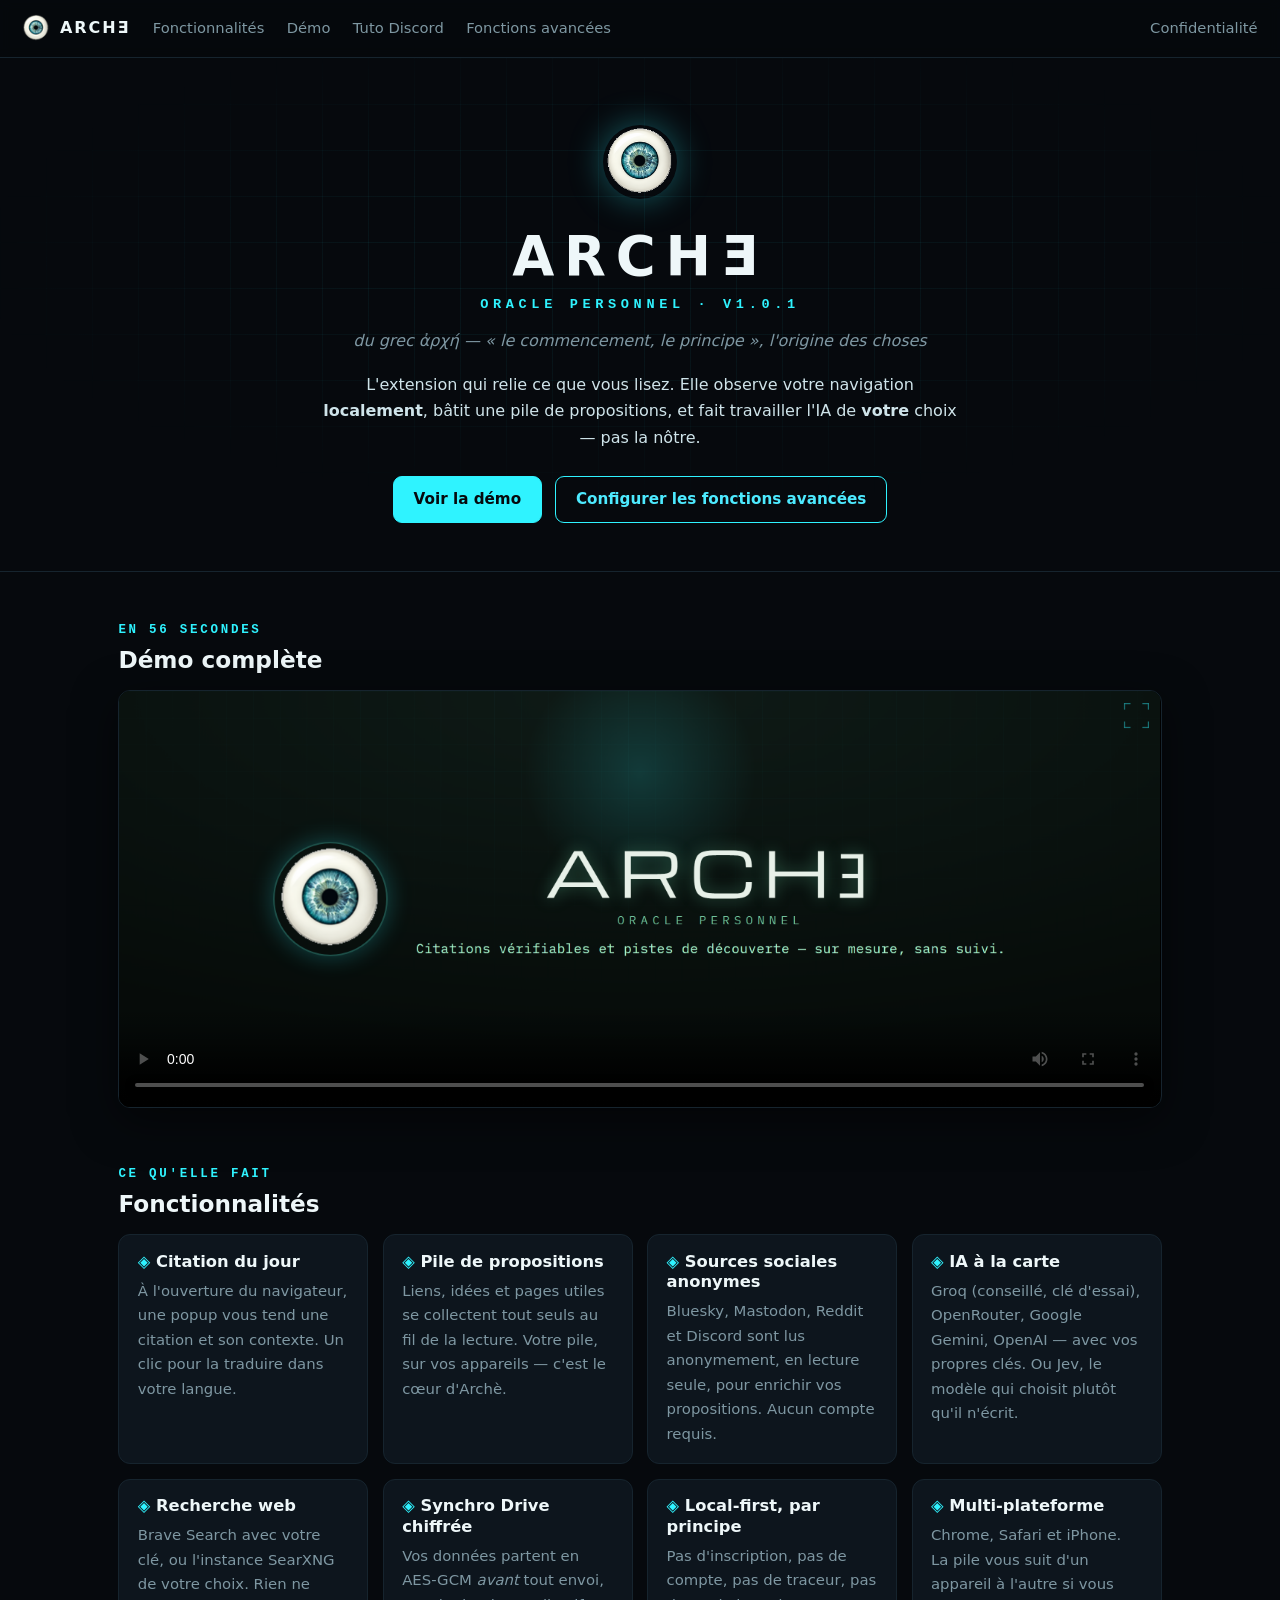
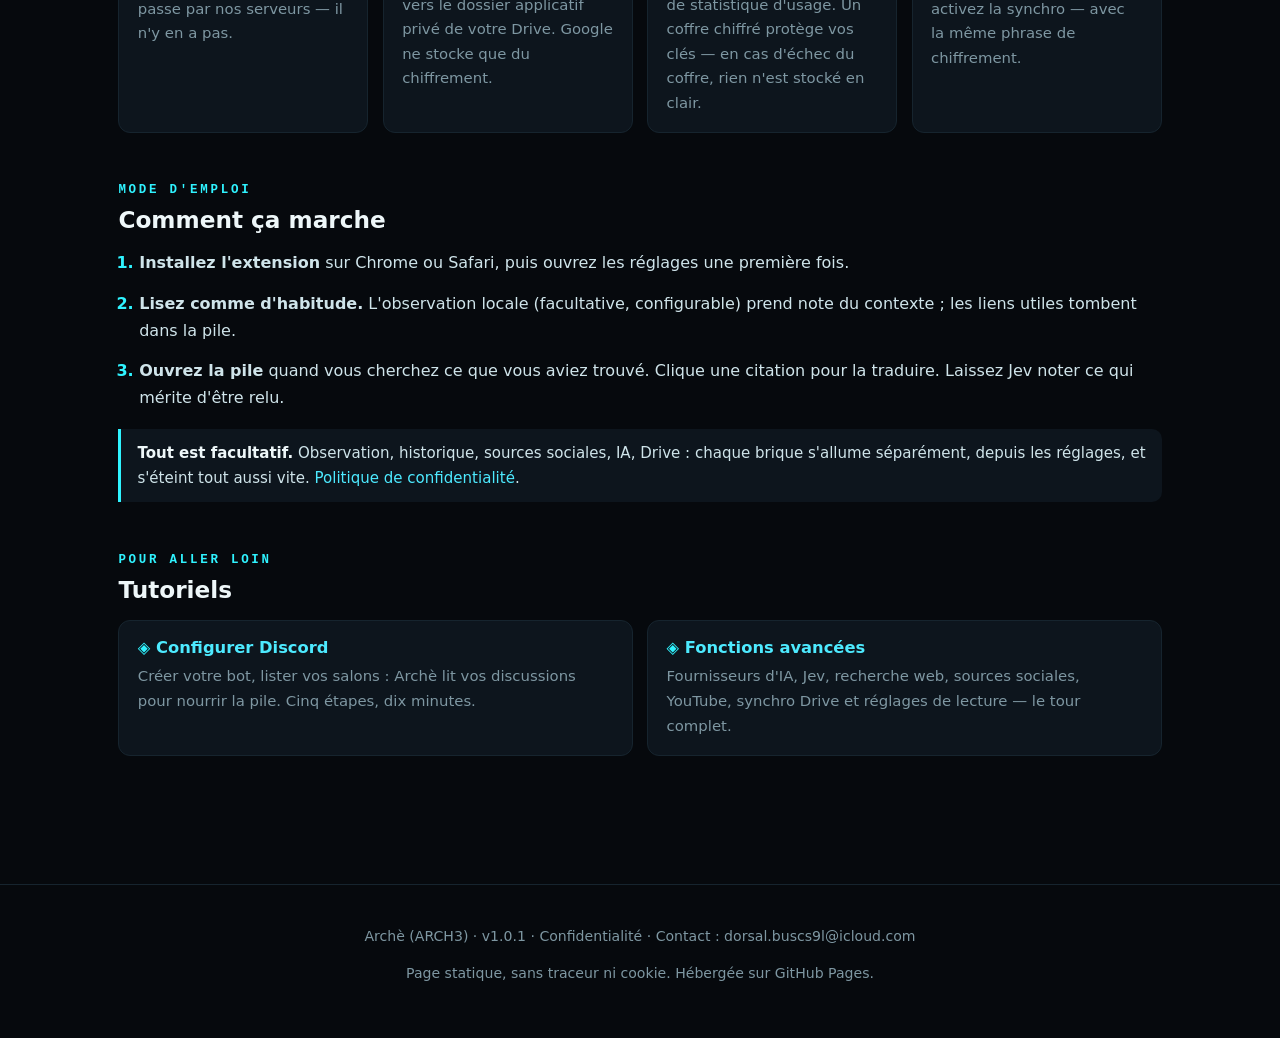
==== ARCH3/index.html @ 69d34c2e "1.1.0: social network fixes" ====
<!doctype html>
<html lang="fr">
<head>
<meta charset="utf-8">
<meta name="viewport" content="width=device-width, initial-scale=1">
<title>Archè — oracle personnel de lecture</title>
<meta name="description" content="Archè (ARCH3) : extension Chrome et Safari qui observe localement votre navigation, bâtit une pile de propositions et s'appuie sur l'IA de votre choix. Sans compte, sans serveur, sans traceur.">
<link rel="icon" href="images/icon32.png" sizes="32x32">
<link rel="stylesheet" href="arch3.css">
</head>
<body>

<nav class="nav">
  <a class="brand" href="index.html"><img src="images/icon32.png" alt="">ARCHƎ</a>
  <a class="plain" href="#fonctionnalites">Fonctionnalités</a>
  <a class="plain" href="#demo">Démo</a>
  <a class="plain" href="tuto-discord.html">Tuto Discord</a>
  <a class="plain" href="tuto-avancees.html">Fonctions avancées</a>
  <span class="spacer"></span>
  <a class="plain" href="privacy-arch3.html">Confidentialité</a>
</nav>

<header class="hero">
  <img class="eye" src="images/icon128.png" alt="Logo Archè">
  <h1>ARCHƎ</h1>
  <div class="sub">Oracle personnel · v1.0.1</div>
  <p class="areche">du grec ἀρχή — « le commencement, le principe », l'origine des choses</p>
  <p class="tag">L'extension qui relie ce que vous lisez. Elle observe votre navigation <b>localement</b>, bâtit une pile de propositions, et fait travailler l'IA de <b>votre</b> choix — pas la nôtre.</p>
  <div class="cta-row">
    <a class="btn" href="#demo">Voir la démo</a>
    <a class="btn ghost" href="tuto-avancees.html">Configurer les fonctions avancées</a>
  </div>
</header>

<div class="wrap">

<section id="demo" class="demo">
  <h2><span class="kicker">En 56 secondes</span>Démo complète</h2>
  <video controls playsinline preload="metadata" poster="images/tile-marquee-2800x1120.png">
    <source src="images/demo-arche-final.mp4" type="video/mp4">
  </video>
</section>

<section id="fonctionnalites">
  <h2><span class="kicker">Ce qu'elle fait</span>Fonctionnalités</h2>
  <div class="grid">
    <div class="card">
      <h3>Citation du jour</h3>
      <p>À l'ouverture du navigateur, une popup vous tend une citation et son contexte. Un clic pour la traduire dans votre langue.</p>
    </div>
    <div class="card">
      <h3>Pile de propositions</h3>
      <p>Liens, idées et pages utiles se collectent tout seuls au fil de la lecture. Votre pile, sur vos appareils — c'est le cœur d'Archè.</p>
    </div>
    <div class="card">
      <h3>Sources sociales anonymes</h3>
      <p>Bluesky, Mastodon, Reddit et Discord sont lus anonymement, en lecture seule, pour enrichir vos propositions. Aucun compte requis.</p>
    </div>
    <div class="card">
      <h3>IA à la carte</h3>
      <p>Groq (conseillé, clé d'essai), OpenRouter, Google Gemini, OpenAI — avec vos propres clés. Ou Jev, le modèle qui choisit plutôt qu'il n'écrit.</p>
    </div>
    <div class="card">
      <h3>Recherche web</h3>
      <p>Brave Search avec votre clé, ou l'instance SearXNG de votre choix. Rien ne passe par nos serveurs — il n'y en a pas.</p>
    </div>
    <div class="card">
      <h3>Synchro Drive chiffrée</h3>
      <p>Vos données partent en AES-GCM <em>avant</em> tout envoi, vers le dossier applicatif privé de votre Drive. Google ne stocke que du chiffrement.</p>
    </div>
    <div class="card">
      <h3>Local-first, par principe</h3>
      <p>Pas d'inscription, pas de compte, pas de traceur, pas de statistique d'usage. Un coffre chiffré protège vos clés — en cas d'échec du coffre, rien n'est stocké en clair.</p>
    </div>
    <div class="card">
      <h3>Multi-plateforme</h3>
      <p>Chrome, Safari et iPhone. La pile vous suit d'un appareil à l'autre si vous activez la synchro — avec la même phrase de chiffrement.</p>
    </div>
  </div>
</section>

<section id="demarche">
  <h2><span class="kicker">Mode d'emploi</span>Comment ça marche</h2>
  <ol class="steps">
    <li><b>Installez l'extension</b> sur Chrome ou Safari, puis ouvrez les réglages une première fois.</li>
    <li><b>Lisez comme d'habitude.</b> L'observation locale (facultative, configurable) prend note du contexte ; les liens utiles tombent dans la pile.</li>
    <li><b>Ouvrez la pile</b> quand vous cherchez ce que vous aviez trouvé. Clique une citation pour la traduire. Laissez Jev noter ce qui mérite d'être relu.</li>
  </ol>
  <div class="callout"><b>Tout est facultatif.</b> Observation, historique, sources sociales, IA, Drive : chaque brique s'allume séparément, depuis les réglages, et s'éteint tout aussi vite. <a href="privacy-arch3.html">Politique de confidentialité</a>.</div>
</section>

<section id="tutos">
  <h2><span class="kicker">Pour aller loin</span>Tutoriels</h2>
  <div class="grid">
    <div class="card">
      <h3><a href="tuto-discord.html">Configurer Discord</a></h3>
      <p>Créer votre bot, lister vos salons : Archè lit vos discussions pour nourrir la pile. Cinq étapes, dix minutes.</p>
    </div>
    <div class="card">
      <h3><a href="tuto-avancees.html">Fonctions avancées</a></h3>
      <p>Fournisseurs d'IA, Jev, recherche web, sources sociales, YouTube, synchro Drive et réglages de lecture — le tour complet.</p>
    </div>
  </div>
</section>

</div>

<footer>
  <p>Archè (ARCH3) · v1.0.1 · <a href="privacy-arch3.html">Confidentialité</a> · Contact : <a href="mailto:dorsal.buscs9l@icloud.com">dorsal.buscs9l@icloud.com</a></p>
  <p>Page statique, sans traceur ni cookie. Hébergée sur GitHub Pages.</p>
</footer>

</body>
</html>
---- ARCH3/arch3.css ----
/* arch3.css — thème Archè (ARCH3) : sombre, cyan, mono */
:root {
  color-scheme: dark;
  --bg: #06090d;
  --bg2: #0a1016;
  --panel: #0d151d;
  --line: #16242e;
  --cyan: #2ff3ff;
  --cyan2: #4deaff;
  --text: #cfe4ea;
  --dim: #7e97a2;
  --white: #eef7f9;
}
* { box-sizing: border-box; }
html { scroll-behavior: smooth; }
body {
  margin: 0;
  background: var(--bg);
  color: var(--text);
  font: 16px/1.65 system-ui, -apple-system, "Segoe UI", sans-serif;
}
a { color: var(--cyan2); text-decoration: none; }
a:hover { text-decoration: underline; }
code, .mono {
  font-family: ui-monospace, Consolas, "Cascadia Mono", monospace;
  font-size: .92em;
}
code {
  background: var(--bg2);
  border: 1px solid var(--line);
  border-radius: 5px;
  padding: .08em .4em;
  color: var(--cyan2);
}

/* --- nav --- */
.nav {
  display: flex; align-items: center; gap: 1.4rem;
  padding: .9rem 1.4rem;
  border-bottom: 1px solid var(--line);
  background: rgba(6, 9, 13, .92);
  position: sticky; top: 0; z-index: 10;
  backdrop-filter: blur(6px);
}
.nav .brand { display: flex; align-items: center; gap: .6rem; color: var(--white); font-weight: 700; letter-spacing: .12em; }
.nav .brand img { width: 28px; height: 28px; border-radius: 50%; }
.nav .brand:hover { text-decoration: none; }
.nav a.plain { color: var(--dim); font-size: .92rem; }
.nav a.plain:hover { color: var(--cyan2); text-decoration: none; }
.nav .spacer { flex: 1; }

/* --- layout --- */
.wrap { max-width: 68rem; margin: 0 auto; padding: 0 1.4rem 4rem; }
.narrow { max-width: 46rem; margin: 0 auto; padding: 0 1.4rem 4rem; }
section { margin-top: 3.2rem; }
h1, h2, h3 { color: var(--white); line-height: 1.25; }
h2 { font-size: 1.45rem; margin: 0 0 1rem; }
h2 .kicker, .kicker {
  display: block;
  font: 600 .78rem/1 ui-monospace, Consolas, monospace;
  letter-spacing: .22em;
  text-transform: uppercase;
  color: var(--cyan);
  margin-bottom: .55rem;
}
.lede { color: var(--dim); max-width: 44rem; }

/* --- hero --- */
.hero {
  position: relative;
  padding: 4.2rem 1.4rem 3rem;
  text-align: center;
  overflow: hidden;
  border-bottom: 1px solid var(--line);
}
.hero::before {
  content: "";
  position: absolute; inset: 0;
  background-image:
    linear-gradient(rgba(47, 243, 255, .05) 1px, transparent 1px),
    linear-gradient(90deg, rgba(47, 243, 255, .05) 1px, transparent 1px);
  background-size: 46px 46px;
  mask-image: radial-gradient(ellipse 70% 65% at 50% 40%, #000 30%, transparent 75%);
  pointer-events: none;
}
.hero > * { position: relative; }
.hero .eye {
  width: 74px; height: 74px; border-radius: 50%;
  box-shadow: 0 0 34px rgba(47, 243, 255, .35);
}
.hero h1 {
  margin: 1rem 0 .2rem;
  font-size: clamp(2.2rem, 6vw, 3.4rem);
  letter-spacing: .18em;
  font-weight: 800;
}
.hero .sub {
  font: 600 .85rem/1.5 ui-monospace, Consolas, monospace;
  letter-spacing: .34em;
  color: var(--cyan);
  text-transform: uppercase;
}
.hero .areche { color: var(--dim); font-style: italic; margin: .8rem 0 0; }
.hero .tag { max-width: 40rem; margin: 1.1rem auto 0; color: var(--text); }
.cta-row { display: flex; gap: .8rem; justify-content: center; flex-wrap: wrap; margin-top: 1.6rem; }
.btn {
  display: inline-block;
  padding: .62rem 1.25rem;
  border-radius: 9px;
  border: 1px solid var(--cyan);
  color: var(--bg);
  background: var(--cyan);
  font-weight: 700;
  font-size: .95rem;
}
.btn:hover { background: var(--cyan2); text-decoration: none; }
.btn.ghost { background: transparent; color: var(--cyan2); }
.btn.ghost:hover { background: rgba(47, 243, 255, .08); }

/* --- video --- */
.demo video {
  width: 100%;
  border: 1px solid var(--line);
  border-radius: 12px;
  background: #000;
  box-shadow: 0 12px 44px rgba(0, 0, 0, .5);
}

/* --- cards --- */
.grid {
  display: grid;
  grid-template-columns: repeat(auto-fit, minmax(15.5rem, 1fr));
  gap: .9rem;
}
.card {
  background: var(--panel);
  border: 1px solid var(--line);
  border-radius: 12px;
  padding: 1.05rem 1.15rem;
}
.card h3 { margin: 0 0 .4rem; font-size: 1.02rem; }
.card h3::before { content: "◈ "; color: var(--cyan); }
.card p { margin: 0; color: var(--dim); font-size: .93rem; }

/* --- étapes --- */
ol.steps { padding-left: 1.3rem; }
ol.steps > li { margin: .9rem 0; }
ol.steps > li::marker { color: var(--cyan); font-weight: 700; }
.callout {
  border-left: 3px solid var(--cyan);
  background: var(--panel);
  border-radius: 0 10px 10px 0;
  padding: .75rem 1rem;
  margin: 1.1rem 0;
  font-size: .94rem;
  color: var(--text);
}
.callout.warn { border-left-color: #ffb454; }
.callout b { color: var(--white); }

/* --- footer --- */
footer {
  border-top: 1px solid var(--line);
  margin-top: 4rem;
  padding: 1.6rem 1.4rem 2.4rem;
  text-align: center;
  color: var(--dim);
  font-size: .88rem;
}
footer a { color: var(--dim); }
footer a:hover { color: var(--cyan2); }

hr.sep { border: 0; border-top: 1px solid var(--line); margin: 2.6rem 0; }
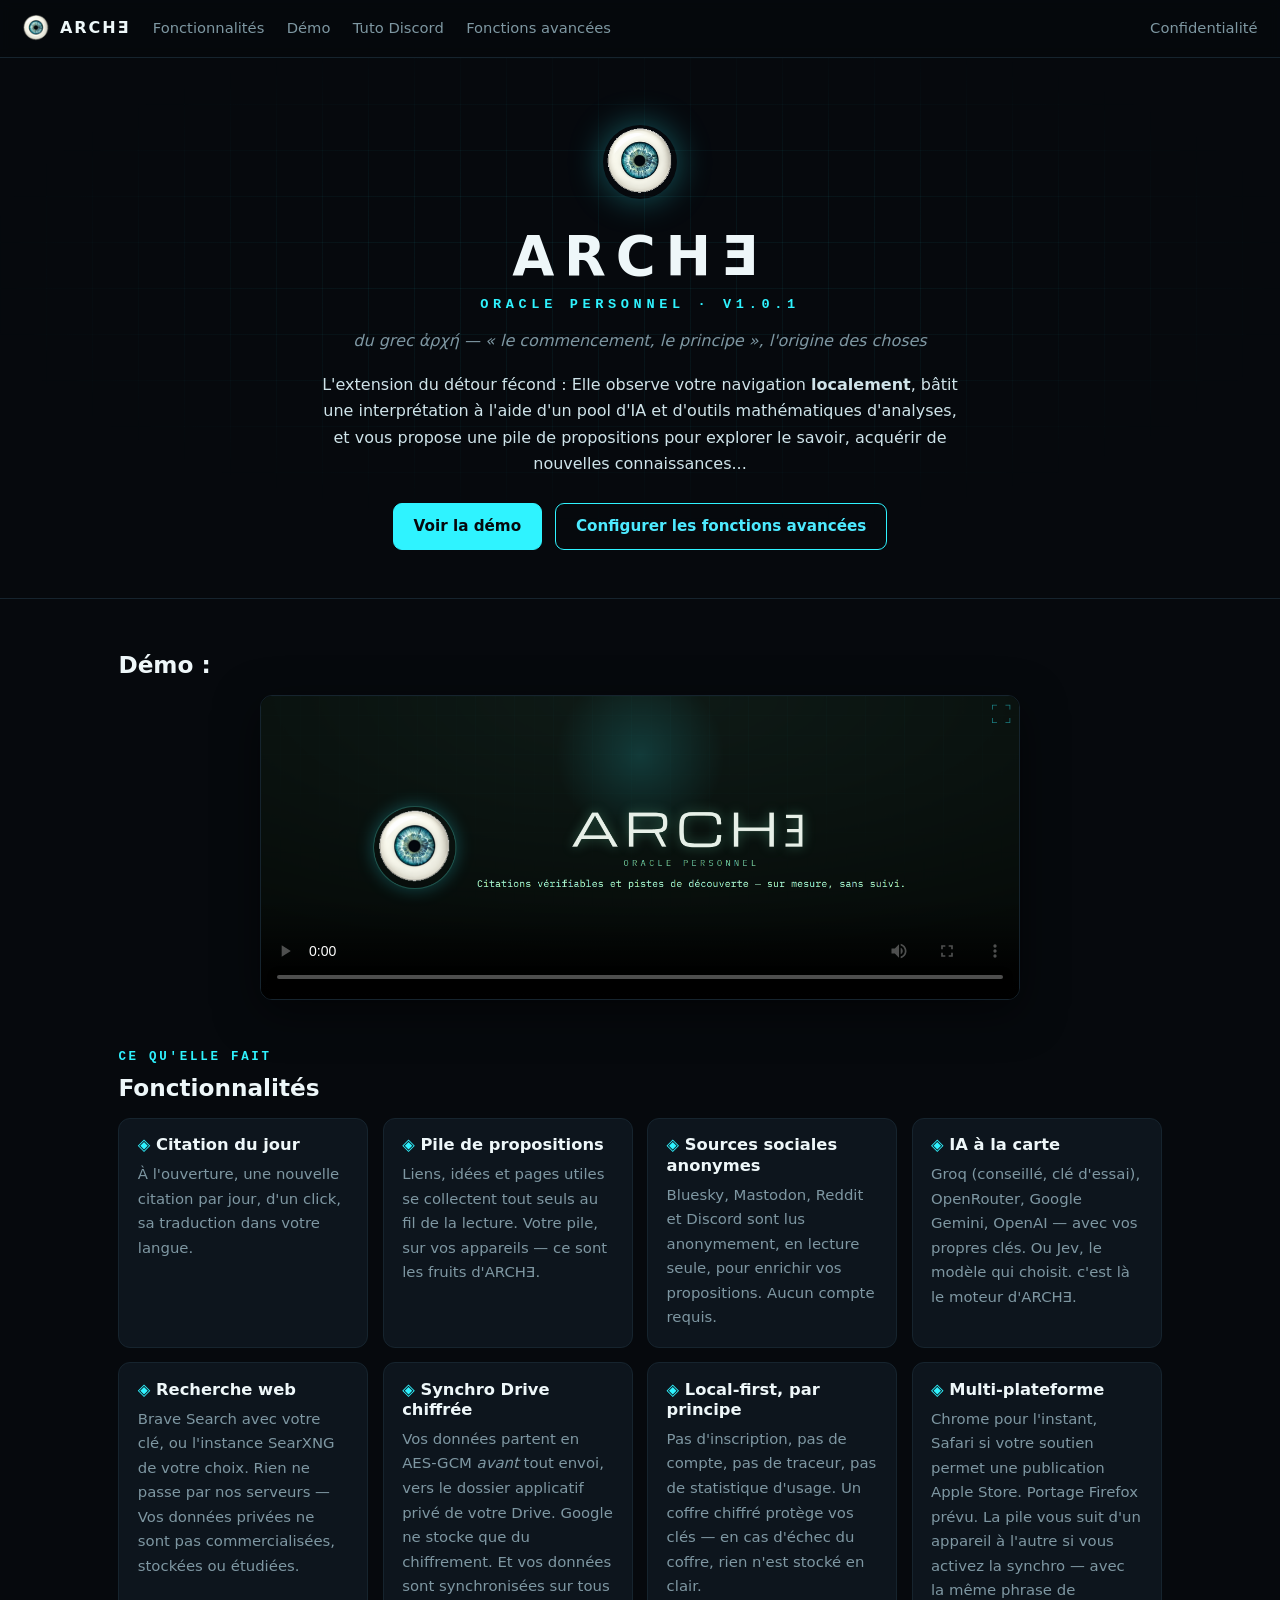
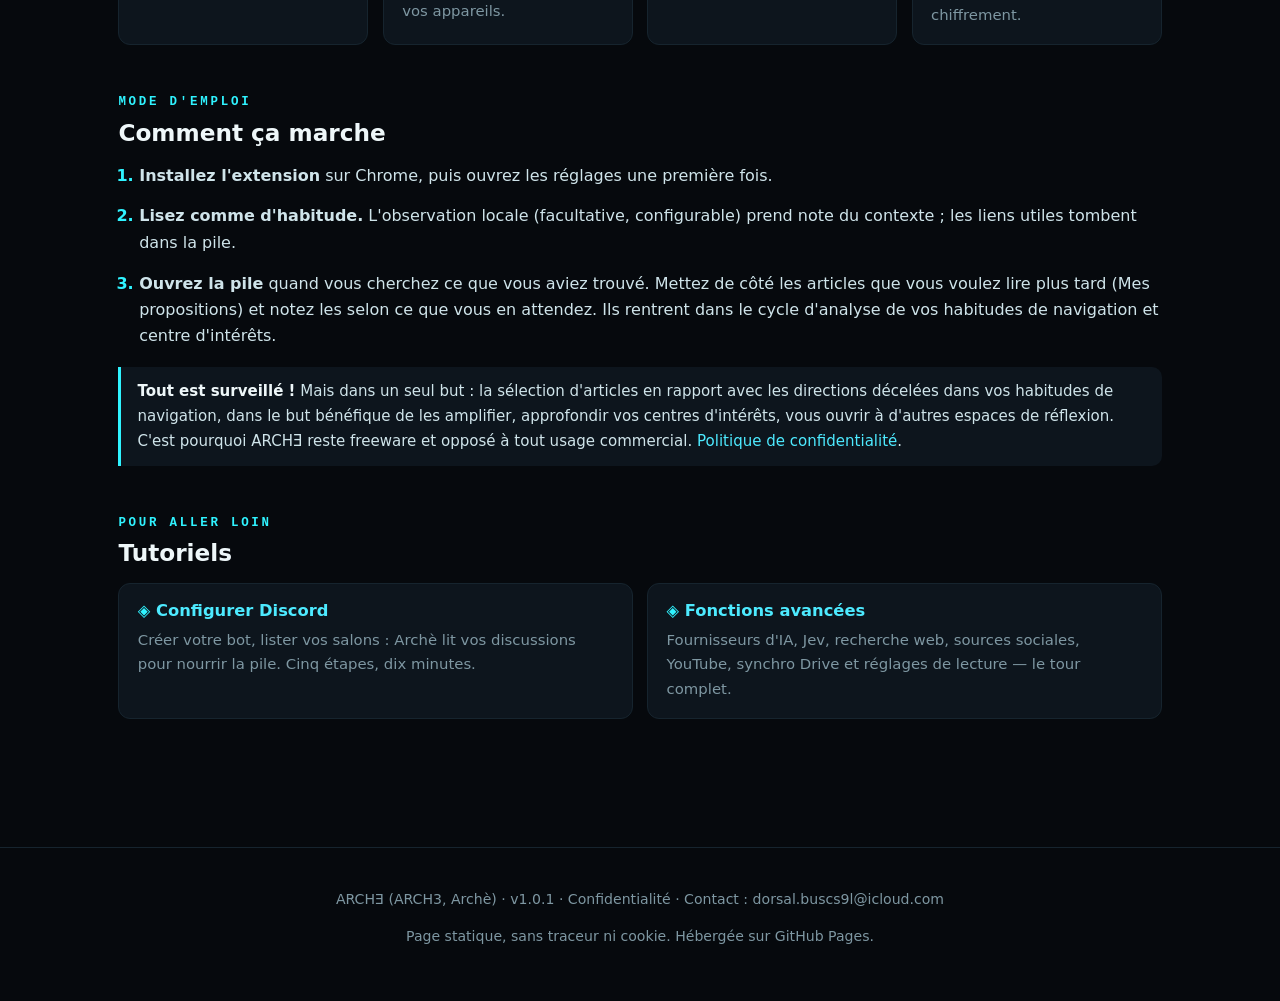
==== commit 7e4bc2cf: "video updated" ====
--- a/ARCH3/index.html
+++ b/ARCH3/index.html
@@ -25,7 +25,7 @@
   <h1>ARCHƎ</h1>
   <div class="sub">Oracle personnel · v1.0.1</div>
   <p class="areche">du grec ἀρχή — « le commencement, le principe », l'origine des choses</p>
-  <p class="tag">L'extension qui relie ce que vous lisez. Elle observe votre navigation <b>localement</b>, bâtit une pile de propositions, et fait travailler l'IA de <b>votre</b> choix — pas la nôtre.</p>
+  <p class="tag">L'extension du détour fécond : Elle observe votre navigation <b>localement</b>, bâtit une interprétation à l'aide d'un pool d'IA et d'outils mathématiques d'analyses, et vous propose une pile de propositions pour explorer le savoir, acquérir de nouvelles connaissances...</p>
   <div class="cta-row">
     <a class="btn" href="#demo">Voir la démo</a>
     <a class="btn ghost" href="tuto-avancees.html">Configurer les fonctions avancées</a>
@@ -35,7 +35,7 @@
 <div class="wrap">
 
 <section id="demo" class="demo">
-  <h2><span class="kicker">En 56 secondes</span>Démo complète</h2>
+  <h2>Démo :</h2>
   <video controls playsinline preload="metadata" poster="images/tile-marquee-2800x1120.png">
     <source src="images/demo-arche-final.mp4" type="video/mp4">
   </video>
@@ -46,11 +46,11 @@
   <div class="grid">
     <div class="card">
       <h3>Citation du jour</h3>
-      <p>À l'ouverture du navigateur, une popup vous tend une citation et son contexte. Un clic pour la traduire dans votre langue.</p>
+      <p>À l'ouverture, une nouvelle citation par jour, d'un click, sa traduction dans votre langue.</p>
     </div>
     <div class="card">
       <h3>Pile de propositions</h3>
-      <p>Liens, idées et pages utiles se collectent tout seuls au fil de la lecture. Votre pile, sur vos appareils — c'est le cœur d'Archè.</p>
+      <p>Liens, idées et pages utiles se collectent tout seuls au fil de la lecture. Votre pile, sur vos appareils — ce sont les fruits d'ARCHƎ.</p>
     </div>
     <div class="card">
       <h3>Sources sociales anonymes</h3>
@@ -58,15 +58,15 @@
     </div>
     <div class="card">
       <h3>IA à la carte</h3>
-      <p>Groq (conseillé, clé d'essai), OpenRouter, Google Gemini, OpenAI — avec vos propres clés. Ou Jev, le modèle qui choisit plutôt qu'il n'écrit.</p>
+      <p>Groq (conseillé, clé d'essai), OpenRouter, Google Gemini, OpenAI — avec vos propres clés. Ou Jev, le modèle qui choisit. c'est là le moteur d'ARCHƎ.</p>
     </div>
     <div class="card">
       <h3>Recherche web</h3>
-      <p>Brave Search avec votre clé, ou l'instance SearXNG de votre choix. Rien ne passe par nos serveurs — il n'y en a pas.</p>
+      <p>Brave Search avec votre clé, ou l'instance SearXNG de votre choix. Rien ne passe par nos serveurs — Vos données privées ne sont pas commercialisées, stockées ou étudiées.</p>
     </div>
     <div class="card">
       <h3>Synchro Drive chiffrée</h3>
-      <p>Vos données partent en AES-GCM <em>avant</em> tout envoi, vers le dossier applicatif privé de votre Drive. Google ne stocke que du chiffrement.</p>
+      <p>Vos données partent en AES-GCM <em>avant</em> tout envoi, vers le dossier applicatif privé de votre Drive. Google ne stocke que du chiffrement. Et vos données sont synchronisées sur tous vos appareils.</p>
     </div>
     <div class="card">
       <h3>Local-first, par principe</h3>
@@ -74,7 +74,7 @@
     </div>
     <div class="card">
       <h3>Multi-plateforme</h3>
-      <p>Chrome, Safari et iPhone. La pile vous suit d'un appareil à l'autre si vous activez la synchro — avec la même phrase de chiffrement.</p>
+      <p>Chrome pour l'instant, Safari si votre soutien permet une publication Apple Store. Portage Firefox prévu. La pile vous suit d'un appareil à l'autre si vous activez la synchro — avec la même phrase de chiffrement.</p>
     </div>
   </div>
 </section>
@@ -82,11 +82,11 @@
 <section id="demarche">
   <h2><span class="kicker">Mode d'emploi</span>Comment ça marche</h2>
   <ol class="steps">
-    <li><b>Installez l'extension</b> sur Chrome ou Safari, puis ouvrez les réglages une première fois.</li>
+    <li><b>Installez l'extension</b> sur Chrome, puis ouvrez les réglages une première fois.</li>
     <li><b>Lisez comme d'habitude.</b> L'observation locale (facultative, configurable) prend note du contexte ; les liens utiles tombent dans la pile.</li>
-    <li><b>Ouvrez la pile</b> quand vous cherchez ce que vous aviez trouvé. Clique une citation pour la traduire. Laissez Jev noter ce qui mérite d'être relu.</li>
+    <li><b>Ouvrez la pile</b> quand vous cherchez ce que vous aviez trouvé. Mettez de côté les articles que vous voulez lire plus tard (Mes propositions) et notez les selon ce que vous en attendez. Ils rentrent dans le cycle d'analyse de vos habitudes de navigation et centre d'intérêts.</li>
   </ol>
-  <div class="callout"><b>Tout est facultatif.</b> Observation, historique, sources sociales, IA, Drive : chaque brique s'allume séparément, depuis les réglages, et s'éteint tout aussi vite. <a href="privacy-arch3.html">Politique de confidentialité</a>.</div>
+  <div class="callout"><b>Tout est surveillé !</b> Mais dans un seul but : la sélection d'articles en rapport avec les directions décelées dans vos habitudes de navigation, dans le but bénéfique de les amplifier, approfondir vos centres d'intérêts, vous ouvrir à d'autres espaces de réflexion. C'est pourquoi ARCHƎ reste freeware et opposé à tout usage commercial. <a href="privacy-arch3.html">Politique de confidentialité</a>.</div>
 </section>
 
 <section id="tutos">
@@ -106,7 +106,7 @@
 </div>
 
 <footer>
-  <p>Archè (ARCH3) · v1.0.1 · <a href="privacy-arch3.html">Confidentialité</a> · Contact : <a href="mailto:dorsal.buscs9l@icloud.com">dorsal.buscs9l@icloud.com</a></p>
+  <p>ARCHƎ (ARCH3, Archè) · v1.0.1 · <a href="privacy-arch3.html">Confidentialité</a> · Contact : <a href="mailto:dorsal.buscs9l@icloud.com">dorsal.buscs9l@icloud.com</a></p>
   <p>Page statique, sans traceur ni cookie. Hébergée sur GitHub Pages.</p>
 </footer>
 
--- a/ARCH3/arch3.css
+++ b/ARCH3/arch3.css
@@ -120,6 +120,9 @@
 /* --- video --- */
 .demo video {
   width: 100%;
+  max-width: 760px;
+  display: block;
+  margin: 0 auto;
   border: 1px solid var(--line);
   border-radius: 12px;
   background: #000;
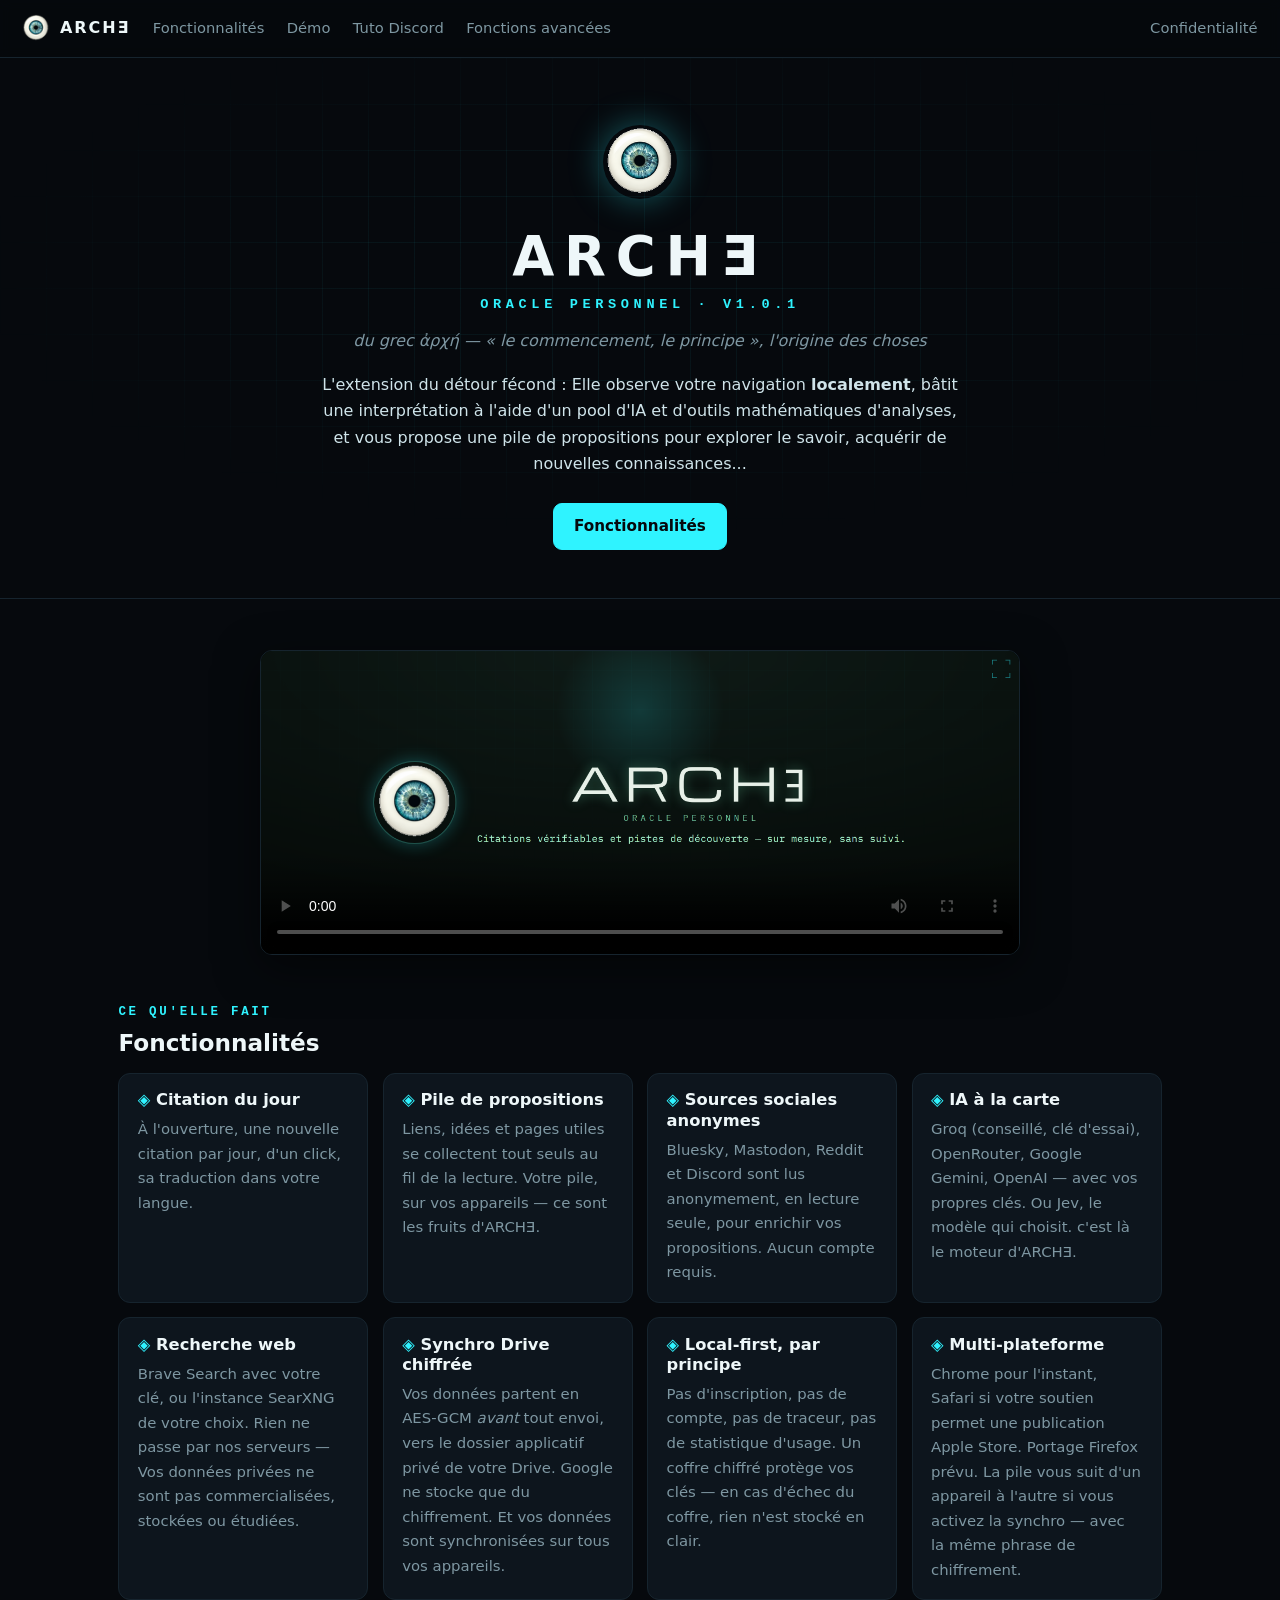
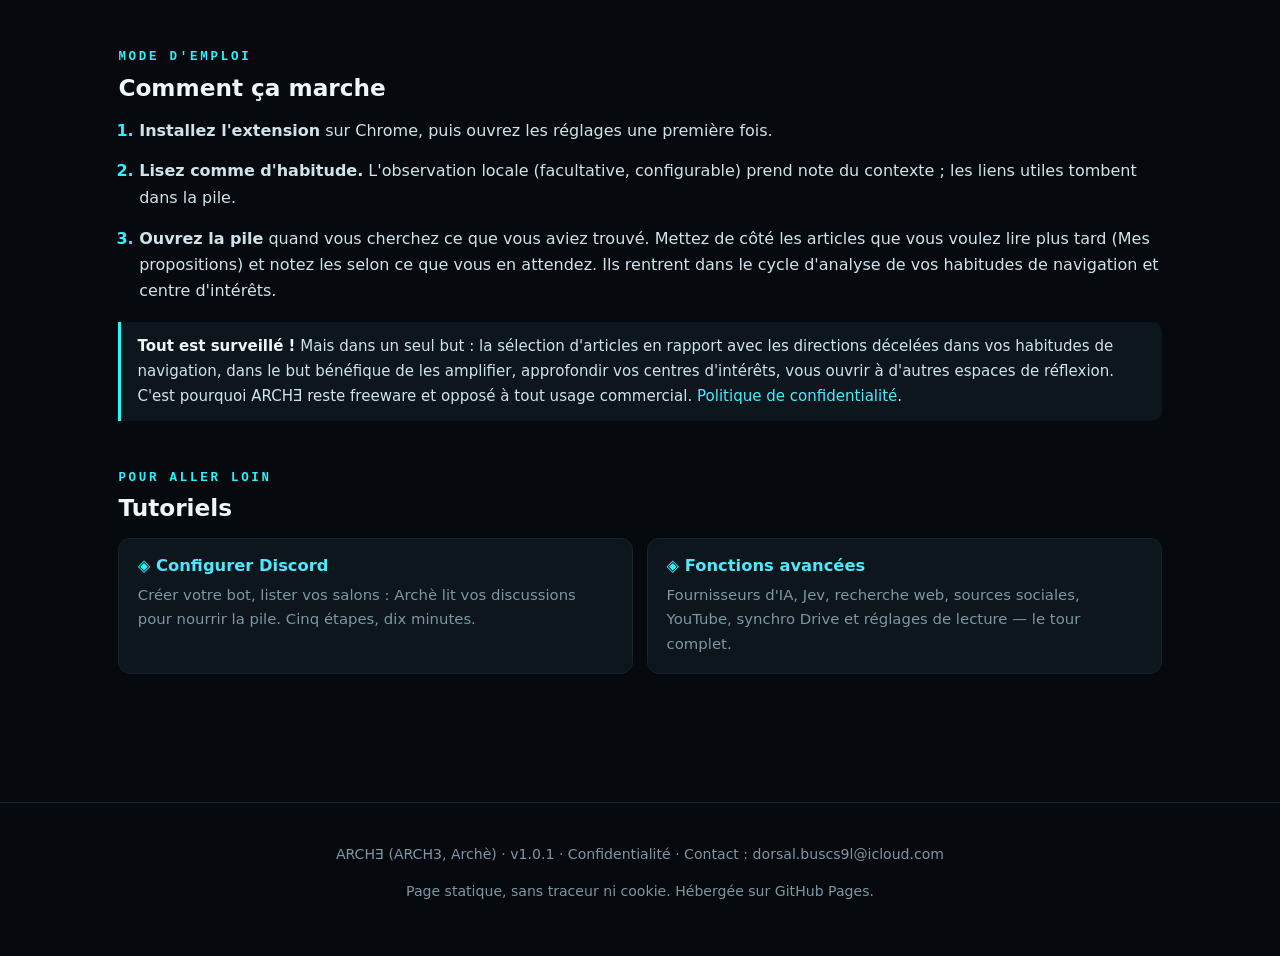
==== commit ee82f09d: "messages revus/index" ====
--- a/ARCH3/index.html
+++ b/ARCH3/index.html
@@ -27,15 +27,13 @@
   <p class="areche">du grec ἀρχή — « le commencement, le principe », l'origine des choses</p>
   <p class="tag">L'extension du détour fécond : Elle observe votre navigation <b>localement</b>, bâtit une interprétation à l'aide d'un pool d'IA et d'outils mathématiques d'analyses, et vous propose une pile de propositions pour explorer le savoir, acquérir de nouvelles connaissances...</p>
   <div class="cta-row">
-    <a class="btn" href="#demo">Voir la démo</a>
-    <a class="btn ghost" href="tuto-avancees.html">Configurer les fonctions avancées</a>
+    <a class="btn" href="tuto-avancees.html">Fonctionnalités</a>
   </div>
 </header>
 
 <div class="wrap">
 
 <section id="demo" class="demo">
-  <h2>Démo :</h2>
   <video controls playsinline preload="metadata" poster="images/tile-marquee-2800x1120.png">
     <source src="images/demo-arche-final.mp4" type="video/mp4">
   </video>
